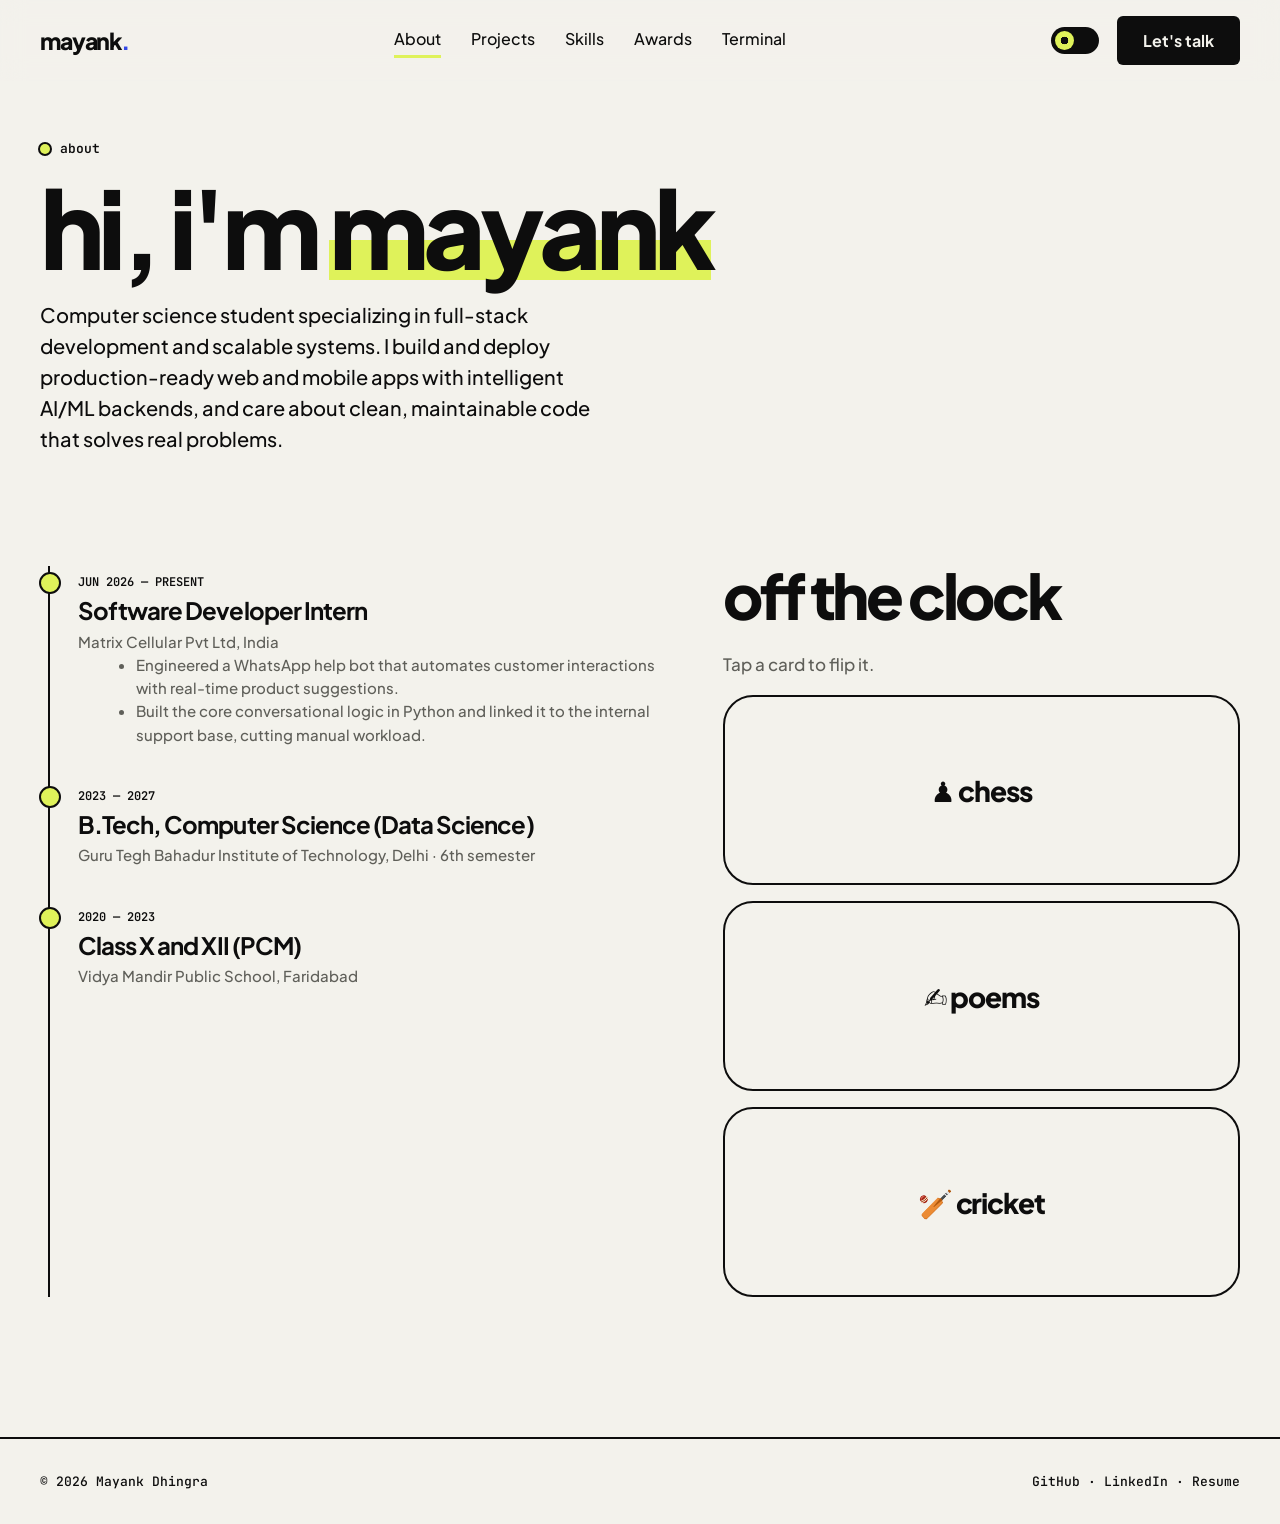
==== about.html @ 7fc79d87 "inistliazing portfolio" ====
<!DOCTYPE html><html lang="en"><head><meta charset="utf-8"><meta name="viewport" content="width=device-width,initial-scale=1">
<title>About — Mayank Dhingra</title><meta name="description" content="Computer science student specializing in full-stack development and AI."><meta property="og:title" content="About — Mayank Dhingra"><meta property="og:description" content="Computer science student specializing in full-stack development and AI.">
<link rel="icon" href="data:image/svg+xml,<svg xmlns='http://www.w3.org/2000/svg' viewBox='0 0 100 100'><circle cx='50' cy='50' r='46' fill='%230d0d0d'/><circle cx='50' cy='50' r='24' fill='%23dff25a'/></svg>">
<link href="https://fonts.googleapis.com/css2?family=JetBrains+Mono:wght@500;700&family=Plus+Jakarta+Sans:wght@500;700;800&display=swap" rel="stylesheet">
<script>try{document.documentElement.dataset.theme=localStorage.t||'light'}catch(e){document.documentElement.dataset.theme='light'}</script>
<link rel="stylesheet" href="style.css"><noscript><style>.b{opacity:1!important;transform:none!important;filter:none!important}</style></noscript></head><body>
<header><a class="logo" href="index.html">mayank<i>.</i></a><nav class="nv"><a href="about.html">About</a><a href="projects.html">Projects</a><a href="skills.html">Skills</a><a href="awards.html">Awards</a><a href="terminal.html">Terminal</a></nav><div class="r"><button class="sw" id="th" aria-label="Toggle light and dark theme"><u></u></button><a class="btn k" href="contact.html">Let's talk</a></div></header>
<main class="pg">
<section><p class="eb b">about</p><h1 class="b">hi, i'm <span class="hl">mayank</span></h1>
<p class="lead b">Computer science student specializing in full-stack development and scalable systems. I build and deploy production-ready web and mobile apps with intelligent AI/ML backends, and care about clean, maintainable code that solves real problems.</p></section>
<section class="two"><div class="tl b"><div><small>JUN 2026 — PRESENT</small><h3>Software Developer Intern</h3><p>Matrix Cellular Pvt Ltd, India</p><ul><li>Engineered a WhatsApp help bot that automates customer interactions with real-time product suggestions.</li><li>Built the core conversational logic in Python and linked it to the internal support base, cutting manual workload.</li></ul></div>
<div><small>2023 — 2027</small><h3>B.Tech, Computer Science (Data Science)</h3><p>Guru Tegh Bahadur Institute of Technology, Delhi · 6th semester</p></div>
<div><small>2020 — 2023</small><h3>Class X and XII (PCM)</h3><p>Vidya Mandir Public School, Faridabad</p></div></div>
<div><h2 class="b">off the clock</h2><p class="mut b" style="margin-bottom:18px">Tap a card to flip it.</p><div style="display:grid;gap:16px"><div class="fl b"><div><p>♟ chess</p><p>1. e4. Best by test.</p></div></div><div class="fl b"><div><p>✍ poems</p><p>I write them. Some even compile.</p></div></div><div class="fl b"><div><p>🏏 cricket</p><p>Strike rate: commits per match.</p></div></div></div></div></section></main>
<footer class="ft"><span>© 2026 Mayank Dhingra</span><span><a href="https://github.com/mayank1312">GitHub</a> · <a href="https://www.linkedin.com/in/mayank-dhingra08/">LinkedIn</a> · <a href="files/resume.pdf">Resume</a></span></footer>
<script src="data.js"></script><script src="main.js"></script></body></html>
---- style.css ----
:root{--bg:#f3f2ec;--ink:#0d0d0d;--mut:#5f5f59;--lime:#dff25a;--mint:#a8d8b9;--blue:#3347e6;--card:#f8f7f2}
[data-theme=dark]{--bg:#0e0e0d;--ink:#f3f2ec;--mut:#a0a09a;--blue:#5a6bff;--card:#171716}
*{box-sizing:border-box;margin:0}
html{scroll-behavior:smooth}
body{background:var(--bg);color:var(--ink);font:500 17px/1.55 'Plus Jakarta Sans',system-ui,sans-serif;transition:background .4s,color .4s;animation:in .5s;overflow-x:hidden}
body.out{opacity:0;transition:opacity .25s}
@keyframes in{from{opacity:0}}
::selection{background:var(--lime);color:#0d0d0d}
a{color:inherit;text-decoration:none}
.mono{font-family:'JetBrains Mono',monospace}
header{position:fixed;inset:0 0 auto;z-index:60;display:flex;align-items:center;justify-content:space-between;padding:16px 40px;background:color-mix(in srgb,var(--bg) 86%,transparent);backdrop-filter:blur(12px)}
.logo{font-weight:800;font-size:23px;letter-spacing:-.05em}.logo i{color:var(--blue);font-style:normal}
.nv{display:flex;gap:30px;font-size:16px}.nv a{padding:4px 0;border-bottom:3px solid transparent;transition:.2s}.nv a:hover,.nv a.on{border-color:var(--lime)}
.r{display:flex;align-items:center;gap:18px}
.sw{width:48px;height:27px;border-radius:20px;background:#0d0d0d;border:0;padding:4px;cursor:pointer;display:flex;align-items:center}
.sw u{width:19px;height:19px;border-radius:50%;background:radial-gradient(#0d0d0d 27%,var(--lime) 30%);transition:transform .35s cubic-bezier(.6,-.4,.3,1.4)}
[data-theme=dark] .sw{background:var(--lime)}[data-theme=dark] .sw u{transform:translateX(21px);background:radial-gradient(var(--lime) 27%,#0d0d0d 30%)}
.btn{display:inline-block;padding:14px 26px;border-radius:6px;font:700 16px 'Plus Jakarta Sans',sans-serif;border:0;cursor:pointer;transition:.2s}
.btn:hover{transform:translate(-3px,-3px);box-shadow:5px 5px 0 var(--lime)}
.k{background:#0d0d0d;color:#f3f2ec}[data-theme=dark] .k{background:var(--ink);color:#0d0d0d}
.bl{background:var(--blue);color:#fff}.bl:hover{box-shadow:5px 5px 0 var(--ink)}
.pg{max-width:1280px;margin:auto;padding:0 40px}
section{padding:140px 0 20px}section+section{padding-top:70px}
.eb{font:600 13px 'JetBrains Mono';display:flex;gap:10px;align-items:center;margin-bottom:18px}.eb:before{content:'';width:10px;height:10px;border-radius:50%;background:var(--lime);box-shadow:0 0 0 2px var(--ink)}
h1,h2{font-weight:800;letter-spacing:-.055em;line-height:.95}
h1{font-size:clamp(44px,8.4vw,118px)}h2{font-size:clamp(32px,5vw,62px);margin-bottom:26px}
.hl{color:#0d0d0d;background:linear-gradient(transparent 60%,var(--lime) 60% 90%,transparent 0)}
.lead{font-size:20px;max-width:560px;margin:22px 0}.mut{color:var(--mut)}
.hero{display:grid;grid-template-columns:1fr 1fr;gap:10px 50px;min-height:100vh;align-items:start}
.hero .rt{text-align:right}.hero .rt h1{margin-top:20px}
.art{overflow:visible;width:100%;max-width:640px;display:block}
.tube path{stroke-dasharray:1;stroke-dashoffset:1;transition:stroke-dashoffset 1.8s cubic-bezier(.6,0,.3,1)}
.on .tube path{stroke-dashoffset:0}.tube{transform:translate(calc(var(--px,0)*14px),calc(var(--py,0)*14px));transition:transform .4s}
.lc{border:2px solid var(--ink);border-radius:36px;padding:24px;background:var(--bg)}
.bar{display:block;height:22px;border:2px solid var(--ink);border-radius:22px;margin:10px 0}
.dz{position:relative;height:330px;margin-top:20px}.dz svg{position:absolute;inset:0;width:100%;height:100%;pointer-events:none;overflow:visible}
.fc{position:absolute;display:flex;align-items:center;gap:12px;padding:15px 20px;border-radius:16px;font-weight:700;font-size:15px;color:#0d0d0d;cursor:grab;user-select:none;touch-action:none}
.fc:after{content:'';width:34px;height:14px;border:2px solid currentColor;border-radius:14px}
.L{background:var(--lime)}.M{background:var(--mint)}.U{background:var(--blue);color:#fff}
.stats{display:flex;gap:44px;flex-wrap:wrap;margin:30px 0}.stats b{display:block;font-size:48px;font-weight:800;letter-spacing:-.05em;line-height:1}.stats span{font-size:14px;color:var(--mut)}
.gr{display:grid;grid-template-columns:repeat(auto-fill,minmax(300px,1fr));gap:18px}
.card{border:2px solid var(--ink);border-radius:30px;padding:28px;background:var(--card);transition:background .25s,color .25s,transform .15s;display:block;position:relative}
a.card:hover,.card.h:hover{background:var(--lime);color:#0d0d0d}
.card h3{font-size:26px;letter-spacing:-.04em;line-height:1.1;margin:8px 0}.card p{font-size:15.5px;color:var(--mut)}a.card:hover p,.card.h:hover p{color:#333}
.card .n{font:600 12px 'JetBrains Mono'}.card .ar{position:absolute;right:24px;top:22px;font-size:24px;transition:.2s}a.card:hover .ar{transform:translate(4px,-4px)}
.ch{display:inline-block;padding:6px 15px;border:2px solid var(--ink);border-radius:30px;font:600 13px 'JetBrains Mono';margin:4px 6px 4px 0;background:none;color:inherit;cursor:pointer;transition:.2s}
.ch:hover,.ch.on{background:var(--lime);color:#0d0d0d}.ch.s{padding:3px 11px;font-size:12px;cursor:default}
.lk a{font:700 14px 'JetBrains Mono';margin-right:18px;border-bottom:2px solid var(--blue)}.lk a:hover{background:var(--lime);color:#0d0d0d}
details{margin:12px 0}summary{cursor:pointer;font:600 13px 'JetBrains Mono'}details ul{margin:10px 0 0 18px;font-size:15px;color:var(--mut)}
.tl{border-left:2px solid var(--ink);padding-left:28px;margin-left:8px}.tl div{position:relative;margin-bottom:34px}.tl div:before{content:'';position:absolute;left:-39px;top:6px;width:18px;height:18px;border-radius:50%;border:2px solid var(--ink);background:var(--lime)}
.tl small{font:600 12px 'JetBrains Mono'}.tl h3{font-size:24px;letter-spacing:-.04em}.tl p,.tl li{color:var(--mut);font-size:15px}.tl ul{margin-left:18px}
.fl{perspective:900px;height:190px;cursor:pointer}.fl>div{position:relative;height:100%;transition:transform .6s;transform-style:preserve-3d}.fl.f>div{transform:rotateY(180deg)}
.fl p{position:absolute;inset:0;backface-visibility:hidden;border:2px solid var(--ink);border-radius:30px;display:grid;place-items:center;text-align:center;padding:20px;font-size:28px;font-weight:800;letter-spacing:-.04em;color:var(--ink)}.fl p+p{transform:rotateY(180deg);background:var(--lime);color:#0d0d0d;font-size:19px}
.big{font:800 clamp(56px,9vw,120px)/1 'Plus Jakarta Sans';letter-spacing:-.06em}
.roll{min-height:150px;display:flex;flex-wrap:wrap;gap:12px;align-items:center;padding:6px}.roll .fc{position:static;cursor:default;animation:pop .45s backwards}
@keyframes pop{from{transform:scale(.4) rotate(-8deg);opacity:0}}
.term{background:#0d0d0d;color:#e9e9e2;border:2px solid var(--ink);border-radius:28px;font:14px/1.55 'JetBrains Mono',monospace;overflow:hidden}
.th{display:flex;gap:7px;align-items:center;padding:12px 18px;border-bottom:1px solid #2a2a28;color:#8d8d86;font-size:12px}.th i{width:11px;height:11px;border-radius:50%;background:#ff5f57}.th i+i{background:#febc2e}.th i+i+i{background:#28c840}.th span{margin-left:10px}
#out{height:470px;overflow:auto;padding:16px 20px}#out .l{white-space:pre-wrap;word-break:break-word;min-height:1.5em}
.p{color:var(--lime)}.e{color:#ff7b7b}.ok{color:#7ee8a2}.d{color:#8d8d86}#out b{color:#fff}#out a{color:var(--lime);text-decoration:underline}
.inp{display:flex;gap:8px;padding:12px 20px;border-top:1px solid #2a2a28}.inp input{flex:1;background:none;border:0;outline:0;color:#fff;font:inherit;caret-color:var(--lime)}
input,textarea{width:100%;background:none;border:2px solid var(--ink);border-radius:18px;padding:14px 18px;color:var(--ink);font:500 16px 'Plus Jakarta Sans';margin-bottom:14px;outline:0}input:focus,textarea:focus{background:var(--card);box-shadow:5px 5px 0 var(--lime)}
.two{display:grid;grid-template-columns:1.1fr .9fr;gap:50px}
.ft{display:flex;justify-content:space-between;flex-wrap:wrap;gap:12px;padding:34px 40px;border-top:2px solid var(--ink);margin-top:120px;font:500 13px 'JetBrains Mono'}
.b{opacity:0;transform:translateY(18px) scale(.98);filter:blur(6px);transition:opacity .6s,transform .6s,filter .6s,background .25s,color .25s}.b.on{opacity:1;transform:none;filter:none}
@media(max-width:820px){.hero,.two{grid-template-columns:1fr}.hero .rt{text-align:left}.nv{display:none}.pg{padding:0 22px}header{padding:14px 22px}.ft{padding:26px 22px}}

/* ---- signature cursor ---- */
.mc,.mr{position:fixed;left:0;top:0;z-index:200;pointer-events:none;translate:-50% -50%;opacity:0;transition:opacity .25s}
.mc{width:12px;height:12px;border-radius:50%;background:var(--lime);border:2px solid #0d0d0d;box-shadow:0 0 0 1px #f3f2ec80;transition:opacity .25s,scale .25s}
.mr{width:38px;height:38px;border-radius:50%;border:2px solid var(--ink);display:grid;place-items:center;transition:opacity .25s,width .3s cubic-bezier(.3,1.5,.5,1),height .3s cubic-bezier(.3,1.5,.5,1),background .25s,border-color .25s,scale .2s}
.mr span{font:700 11px 'JetBrains Mono',monospace;color:var(--lime);opacity:0;transition:opacity .2s;white-space:nowrap}
.mc-live .mc,.mc-live .mr{opacity:1}
.mc-hide .mc,.mc-hide .mr{opacity:0}
.mc-hov .mc{scale:0}.mc-hov .mr{width:76px;height:76px;background:#0d0d0d;border-color:var(--lime)}.mc-hov .mr span{opacity:1}
.mc-dn .mr{scale:.82}.mc-dn .mc{scale:1.5}
.mc-on,.mc-on *{cursor:none!important}.mc-on input,.mc-on textarea{cursor:text!important}
@media(hover:none),(pointer:coarse){.mc,.mr{display:none}}
/* ---- dock magnification ---- */
.dk.dk{transition-property:opacity,transform,filter,background,background-color,color,border-color,box-shadow}
.dw{display:inline-block;white-space:nowrap}.dc{display:inline-block}
.ch,.lk a,summary,.ft a{position:relative}.lk a,.ft a{display:inline-block}
/* ---- project visuals ---- */
.vis{position:relative;height:190px;border:2px solid var(--ink);border-radius:20px;overflow:hidden;margin:-4px 0 20px;color:#0d0d0d;font-family:'JetBrains Mono',monospace}
.cr{display:inline-block;width:7px;height:13px;background:var(--lime);vertical-align:-2px;animation:bk 1s steps(1) infinite}
@keyframes bk{50%{opacity:0}}
.v1{background:#0d0d0d;color:#e9e9e2;font-size:11.5px;line-height:1.65}
.v1 .vt{display:flex;gap:6px;align-items:center;padding:9px 14px;border-bottom:1px solid #2a2a28;color:#8d8d86;font-size:10.5px}.v1 .vt i{width:9px;height:9px;border-radius:50%;background:#ff5f57}.v1 .vt i+i{background:#febc2e}.v1 .vt i+i+i{background:#28c840}.v1 .vt span{margin-left:8px}
.v1 pre{font:inherit;padding:10px 14px;white-space:pre;overflow:hidden}.v1 .g{color:#7ee8a2}.v1 .y{color:var(--lime)}.v1 .rd{color:#ff7b7b}
.v1 .vm{position:absolute;left:14px;bottom:12px;display:flex;gap:6px}.v1 em{font-style:normal;font-size:10px;font-weight:700;padding:2px 9px;border:1.5px solid #5a5a55;border-radius:20px;color:#e9e9e2}.v1 em:first-child{background:var(--lime);color:#0d0d0d;border-color:var(--lime)}
.v2{background:#a8d8b9;padding:16px;display:flex;flex-direction:column;gap:12px}
.v2 .vg{display:grid;grid-template-columns:repeat(4,1fr);gap:8px;flex:1}
.v2 .tile{background:#f8f7f2;border:2px solid #0d0d0d;border-radius:14px;display:flex;flex-direction:column;align-items:center;justify-content:center;gap:5px;font-size:9.5px;font-weight:700}
.v2 u{text-decoration:none;width:34px;height:34px;border-radius:50%;background:#0d0d0d;color:#f3f2ec;display:grid;place-items:center;font:800 13px 'Plus Jakarta Sans'}
.v2 u.ai{background:var(--lime);color:#0d0d0d;border:2px solid #0d0d0d}.v2 u.m{background:#3347e6;color:#fff;border-color:#0d0d0d}
.v2 .sp u{animation:sp 1.6s ease-out infinite}@keyframes sp{0%{box-shadow:0 0 0 0 #0d0d0d99}100%{box-shadow:0 0 0 12px #0d0d0d00}}
.v2 .vs{background:#0d0d0d;color:#e9e9e2;border-radius:20px;padding:6px 14px;font-size:10.5px;font-weight:600;display:flex;align-items:center;gap:8px}.v2 .vs b{width:8px;height:8px;border-radius:50%;background:#7ee8a2}
.v3{background:#3347e6;display:flex;gap:18px;align-items:flex-end;justify-content:center;padding:16px 16px 0}
.v3 .pgm{width:130px;height:100%;background:#fff;border:2px solid #0d0d0d;border-bottom:0;border-radius:12px 12px 0 0;padding:12px;display:flex;flex-direction:column;gap:7px;animation:up .8s both}@keyframes up{from{transform:translateY(30px)}}
.v3 .pgm b{display:block;height:11px;width:62%;background:#0d0d0d;border-radius:4px}.v3 .pgm s{display:block;height:6px;width:40%;background:var(--lime);border-radius:4px;margin-top:-2px}
.v3 .cols{display:flex;gap:9px;flex:1}.v3 .sd{width:30%;display:flex;flex-direction:column;gap:6px}.v3 .mn{flex:1;display:flex;flex-direction:column;gap:6px}
.v3 i{display:block;height:5px;background:#d5d4cc;border-radius:3px}.v3 .sd i{background:#c7d0ff}.v3 .mn i:nth-child(3n+1){width:70%}
.v3 .side{display:flex;flex-direction:column;gap:8px;padding-bottom:20px}.v3 .side span{font-size:10.5px;font-weight:700;padding:4px 12px;border-radius:20px;border:1.5px solid #fff;color:#fff;text-align:center}.v3 .side .on{background:var(--lime);color:#0d0d0d;border-color:var(--lime)}
.v4{background:#e8ff4a;display:grid;place-items:center}
.v4 .sl{position:relative;width:68%;height:70%;background:#fff;border:2px solid #0d0d0d;border-radius:12px;padding:12px 14px;display:flex;flex-direction:column;gap:8px;box-shadow:5px 5px 0 #0d0d0d}
.v4 .sl b{height:11px;width:55%;background:#0d0d0d;border-radius:4px}.v4 .sl i{height:6px;width:80%;background:#d5d4cc;border-radius:3px}.v4 .sl i+i{width:60%}
.v4 svg{position:absolute;inset:0;width:100%;height:100%}.v4 .an{fill:none;stroke:#f43f5e;stroke-width:3;stroke-linecap:round;stroke-dasharray:1;stroke-dashoffset:1;animation:dr 3.6s ease-in-out infinite}
@keyframes dr{0%{stroke-dashoffset:1}55%,85%{stroke-dashoffset:0}100%{stroke-dashoffset:-1}}
.v4 .pt{position:absolute;width:14px;height:14px;border-radius:50%;background:#3347e6;border:2px solid #0d0d0d;left:22%;top:58%;animation:pt 3.6s ease-in-out infinite}
@keyframes pt{0%{transform:translate(0,0)}25%{transform:translate(70px,-34px)}55%{transform:translate(150px,-8px)}100%{transform:translate(0,0)}}
.v4 .ar{position:absolute;top:50%;translate:0 -50%;font:800 26px 'Plus Jakarta Sans';opacity:.55}.v4 .l{left:8px}.v4 .r{right:8px}
.v5{background:#f4b6c2;padding:16px;display:flex;flex-direction:column;gap:9px;font-size:12px}
.v5 .in{display:flex;align-items:center;justify-content:space-between;background:#fff;border:2px solid #0d0d0d;border-radius:22px;padding:6px 8px 6px 16px;font-size:13px;font-weight:700}.v5 .in em{font-style:normal;background:#0d0d0d;color:var(--lime);width:24px;height:24px;border-radius:50%;display:grid;place-items:center}
.v5 .tr{display:flex;align-items:center;gap:8px;background:#f8f7f2;border:2px solid #0d0d0d;border-radius:14px;padding:5px 12px;font-weight:600}.v5 .tr span:nth-child(2){margin-left:auto;font-size:10px;background:var(--lime);border-radius:12px;padding:1px 9px;border:1.5px solid #0d0d0d}.v5 .tr b{min-width:52px;text-align:right}
.v5 .tr+.tr{animation:rs 4s ease-out infinite}@keyframes rs{0%{opacity:0;transform:translateY(12px)}20%,90%{opacity:1;transform:none}100%{opacity:0}}
@media(prefers-reduced-motion:reduce){.vis *{animation:none!important}.v4 .an{stroke-dashoffset:0}}
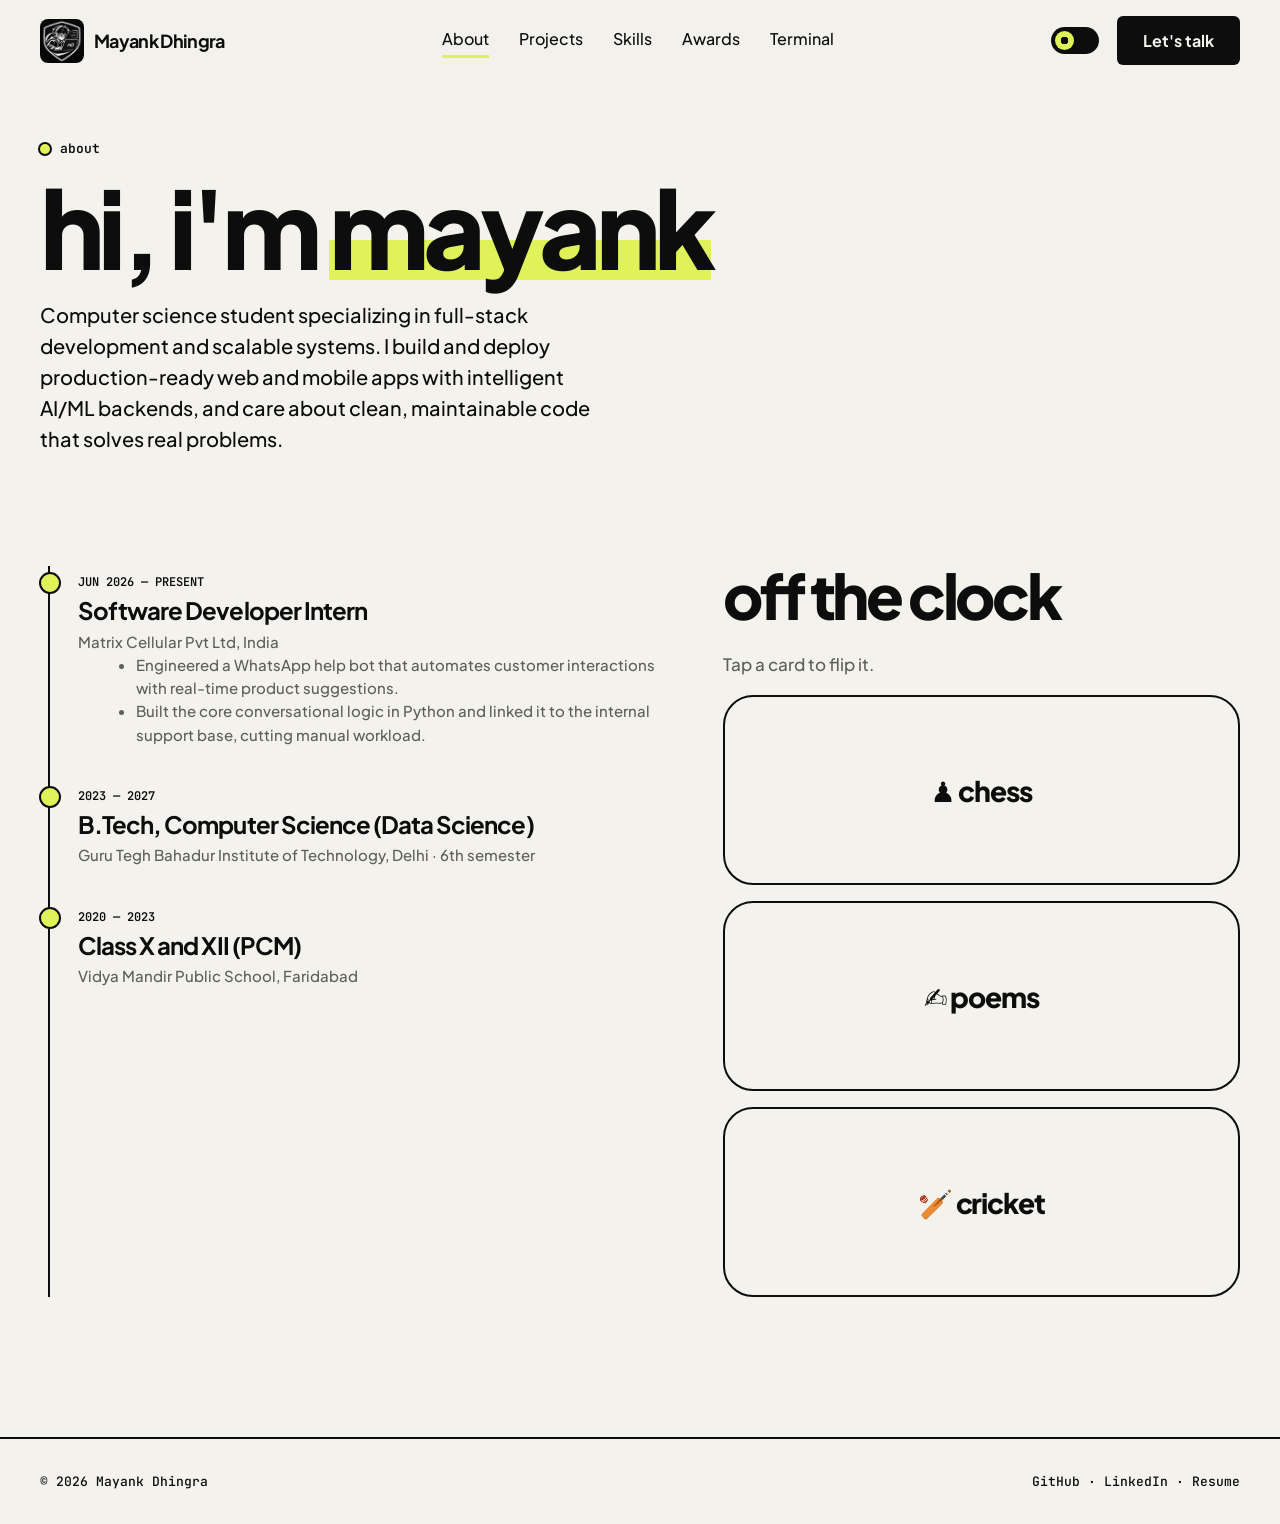
==== commit 3b293be0: "feat: adding logo" ====
--- a/about.html
+++ b/about.html
@@ -1,10 +1,10 @@
 <!DOCTYPE html><html lang="en"><head><meta charset="utf-8"><meta name="viewport" content="width=device-width,initial-scale=1">
 <title>About — Mayank Dhingra</title><meta name="description" content="Computer science student specializing in full-stack development and AI."><meta property="og:title" content="About — Mayank Dhingra"><meta property="og:description" content="Computer science student specializing in full-stack development and AI.">
-<link rel="icon" href="data:image/svg+xml,<svg xmlns='http://www.w3.org/2000/svg' viewBox='0 0 100 100'><circle cx='50' cy='50' r='46' fill='%230d0d0d'/><circle cx='50' cy='50' r='24' fill='%23dff25a'/></svg>">
+<link rel="icon" type="image/png" href="assets/logo.png">
 <link href="https://fonts.googleapis.com/css2?family=JetBrains+Mono:wght@500;700&family=Plus+Jakarta+Sans:wght@500;700;800&display=swap" rel="stylesheet">
 <script>try{document.documentElement.dataset.theme=localStorage.t||'light'}catch(e){document.documentElement.dataset.theme='light'}</script>
 <link rel="stylesheet" href="style.css"><noscript><style>.b{opacity:1!important;transform:none!important;filter:none!important}</style></noscript></head><body>
-<header><a class="logo" href="index.html">mayank<i>.</i></a><nav class="nv"><a href="about.html">About</a><a href="projects.html">Projects</a><a href="skills.html">Skills</a><a href="awards.html">Awards</a><a href="terminal.html">Terminal</a></nav><div class="r"><button class="sw" id="th" aria-label="Toggle light and dark theme"><u></u></button><a class="btn k" href="contact.html">Let's talk</a></div></header>
+<header><a class="brand" href="index.html" aria-label="Mayank Dhingra home"><span class="logo"><img src="assets/logo.png" alt="Mayank Dhingra logo"></span><strong>Mayank Dhingra</strong></a><nav class="nv"><a href="about.html">About</a><a href="projects.html">Projects</a><a href="skills.html">Skills</a><a href="awards.html">Awards</a><a href="terminal.html">Terminal</a></nav><div class="r"><button class="sw" id="th" aria-label="Toggle light and dark theme"><u></u></button><a class="btn k" href="contact.html">Let's talk</a></div></header>
 <main class="pg">
 <section><p class="eb b">about</p><h1 class="b">hi, i'm <span class="hl">mayank</span></h1>
 <p class="lead b">Computer science student specializing in full-stack development and scalable systems. I build and deploy production-ready web and mobile apps with intelligent AI/ML backends, and care about clean, maintainable code that solves real problems.</p></section>
--- a/style.css
+++ b/style.css
@@ -9,7 +9,7 @@
 a{color:inherit;text-decoration:none}
 .mono{font-family:'JetBrains Mono',monospace}
 header{position:fixed;inset:0 0 auto;z-index:60;display:flex;align-items:center;justify-content:space-between;padding:16px 40px;background:color-mix(in srgb,var(--bg) 86%,transparent);backdrop-filter:blur(12px)}
-.logo{font-weight:800;font-size:23px;letter-spacing:-.05em}.logo i{color:var(--blue);font-style:normal}
+.brand{display:flex;align-items:center;gap:10px;font-weight:800;letter-spacing:-.04em}.brand strong{font-size:18px;white-space:nowrap}.logo{display:block;width:44px;height:44px;line-height:0;border-radius:8px;overflow:hidden}.logo img{width:100%;height:100%;display:block;object-fit:cover}
 .nv{display:flex;gap:30px;font-size:16px}.nv a{padding:4px 0;border-bottom:3px solid transparent;transition:.2s}.nv a:hover,.nv a.on{border-color:var(--lime)}
 .r{display:flex;align-items:center;gap:18px}
 .sw{width:48px;height:27px;border-radius:20px;background:#0d0d0d;border:0;padding:4px;cursor:pointer;display:flex;align-items:center}
@@ -63,7 +63,7 @@
 .two{display:grid;grid-template-columns:1.1fr .9fr;gap:50px}
 .ft{display:flex;justify-content:space-between;flex-wrap:wrap;gap:12px;padding:34px 40px;border-top:2px solid var(--ink);margin-top:120px;font:500 13px 'JetBrains Mono'}
 .b{opacity:0;transform:translateY(18px) scale(.98);filter:blur(6px);transition:opacity .6s,transform .6s,filter .6s,background .25s,color .25s}.b.on{opacity:1;transform:none;filter:none}
-@media(max-width:820px){.hero,.two{grid-template-columns:1fr}.hero .rt{text-align:left}.nv{display:none}.pg{padding:0 22px}header{padding:14px 22px}.ft{padding:26px 22px}}
+@media(max-width:820px){.hero,.two{grid-template-columns:1fr}.hero .rt{text-align:left}.nv{display:none}.pg{padding:0 22px}header{padding:14px 22px}.brand strong{font-size:16px}.ft{padding:26px 22px}}
 
 /* ---- signature cursor ---- */
 .mc,.mr{position:fixed;left:0;top:0;z-index:200;pointer-events:none;translate:-50% -50%;opacity:0;transition:opacity .25s}
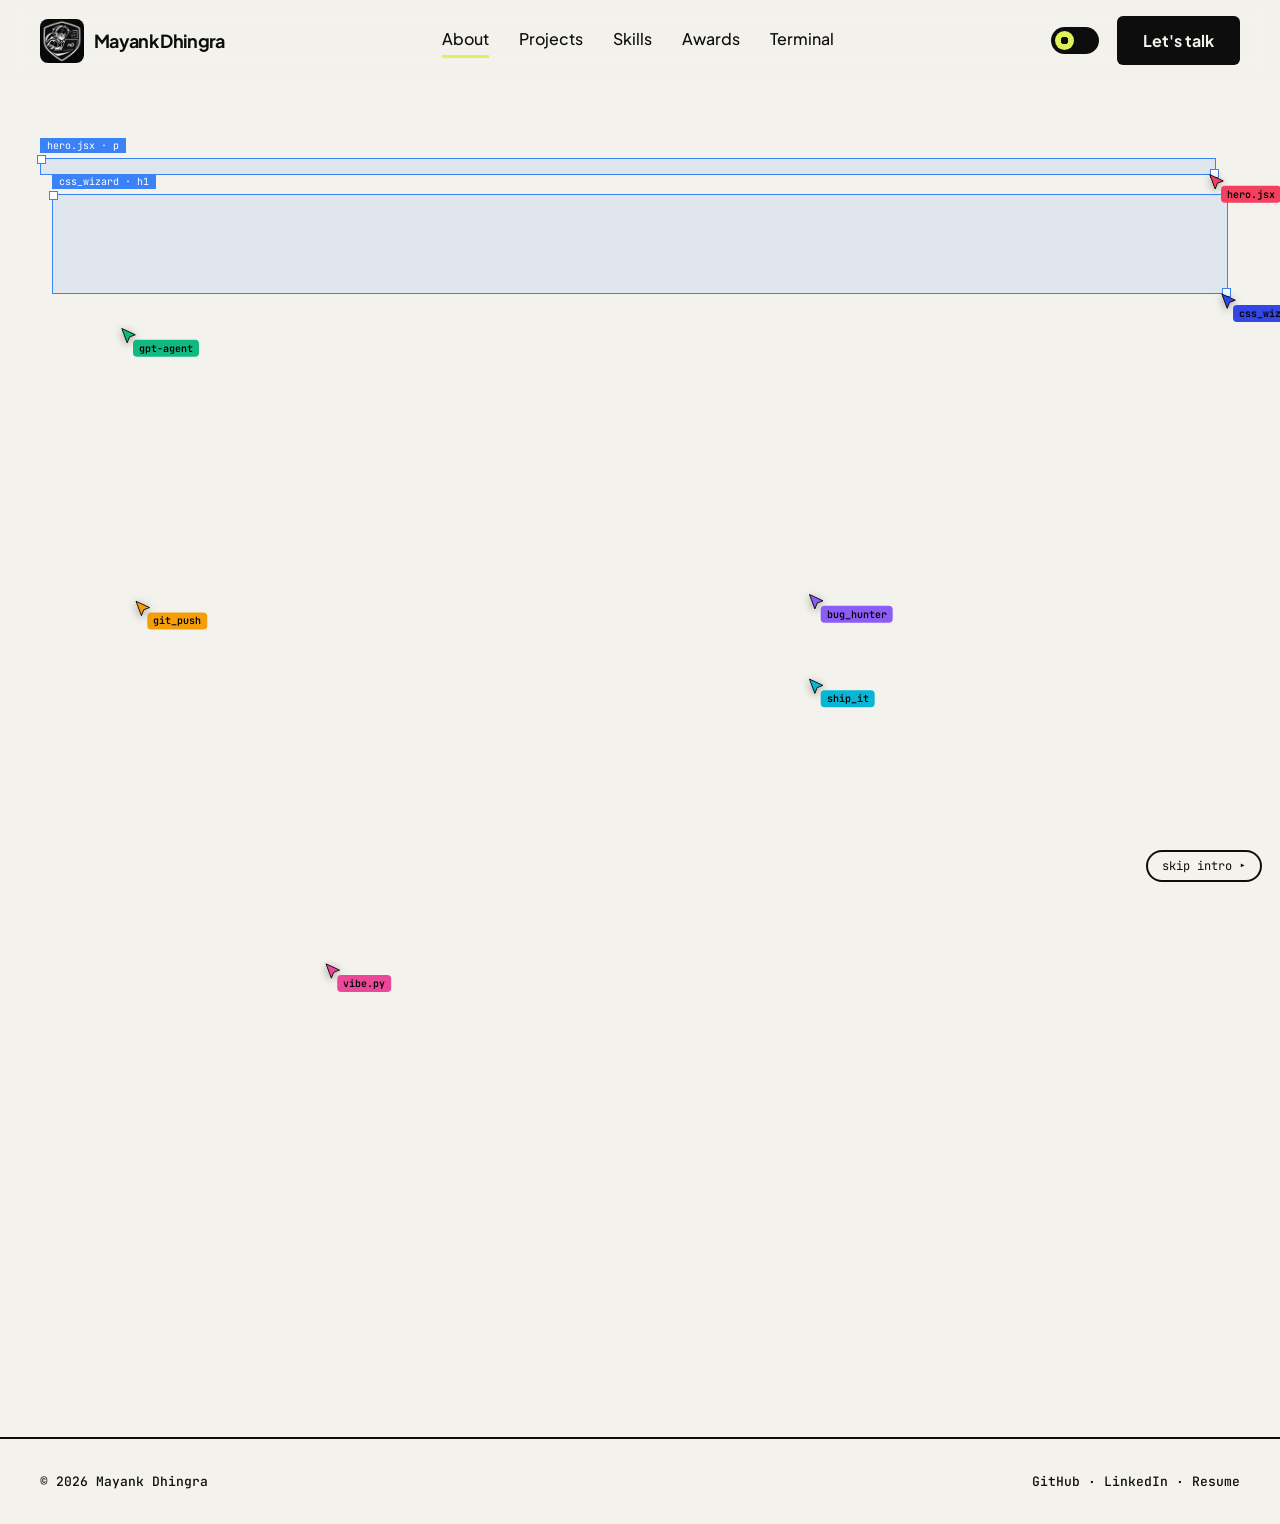
==== commit fa8907bc: "url changes" ====
--- a/about.html
+++ b/about.html
@@ -13,4 +13,4 @@
 <div><small>2020 — 2023</small><h3>Class X and XII (PCM)</h3><p>Vidya Mandir Public School, Faridabad</p></div></div>
 <div><h2 class="b">off the clock</h2><p class="mut b" style="margin-bottom:18px">Tap a card to flip it.</p><div style="display:grid;gap:16px"><div class="fl b"><div><p>♟ chess</p><p>1. e4. Best by test.</p></div></div><div class="fl b"><div><p>✍ poems</p><p>I write them. Some even compile.</p></div></div><div class="fl b"><div><p>🏏 cricket</p><p>Strike rate: commits per match.</p></div></div></div></div></section></main>
 <footer class="ft"><span>© 2026 Mayank Dhingra</span><span><a href="https://github.com/mayank1312">GitHub</a> · <a href="https://www.linkedin.com/in/mayank-dhingra08/">LinkedIn</a> · <a href="files/resume.pdf">Resume</a></span></footer>
-<script src="data.js"></script><script src="main.js"></script></body></html>+<script src="spa.js"></script><script src="data.js"></script><script src="main.js"></script></body></html>
--- a/style.css
+++ b/style.css
@@ -113,4 +113,14 @@
 .v5 .in{display:flex;align-items:center;justify-content:space-between;background:#fff;border:2px solid #0d0d0d;border-radius:22px;padding:6px 8px 6px 16px;font-size:13px;font-weight:700}.v5 .in em{font-style:normal;background:#0d0d0d;color:var(--lime);width:24px;height:24px;border-radius:50%;display:grid;place-items:center}
 .v5 .tr{display:flex;align-items:center;gap:8px;background:#f8f7f2;border:2px solid #0d0d0d;border-radius:14px;padding:5px 12px;font-weight:600}.v5 .tr span:nth-child(2){margin-left:auto;font-size:10px;background:var(--lime);border-radius:12px;padding:1px 9px;border:1.5px solid #0d0d0d}.v5 .tr b{min-width:52px;text-align:right}
 .v5 .tr+.tr{animation:rs 4s ease-out infinite}@keyframes rs{0%{opacity:0;transform:translateY(12px)}20%,90%{opacity:1;transform:none}100%{opacity:0}}
-@media(prefers-reduced-motion:reduce){.vis *{animation:none!important}.v4 .an{stroke-dashoffset:0}}+@media(prefers-reduced-motion:reduce){.vis *{animation:none!important}.v4 .an{stroke-dashoffset:0}}
+/* ---- intro cursors (restored) ---- */
+.cur{position:fixed;left:0;top:0;z-index:99;pointer-events:none;transition:transform .9s cubic-bezier(.65,0,.35,1),opacity .4s}.cur svg{width:18px;height:18px;filter:drop-shadow(0 2px 4px #0006)}
+.cur b{position:absolute;left:13px;top:15px;font:600 10px 'JetBrains Mono';padding:2px 6px;border-radius:4px;color:#000;white-space:nowrap}
+.sel{position:fixed;z-index:98;pointer-events:none;border:1.5px solid #3b82f6;background:#3b82f61a;animation:si .25s}
+.sel:before,.sel:after{content:'';position:absolute;width:7px;height:7px;background:#fff;border:1px solid #3b82f6}.sel:before{left:-4px;top:-4px}.sel:after{right:-4px;bottom:-4px}
+.sel i{position:absolute;left:-1px;top:-21px;font:10px 'JetBrains Mono';background:#3b82f6;color:#fff;padding:1px 7px;font-style:normal;white-space:nowrap}
+@keyframes si{from{opacity:0;transform:scale(.97)}}
+#skip{position:fixed;right:18px;bottom:18px;z-index:120;background:var(--bg);color:var(--ink);border:2px solid var(--ink);border-radius:20px;font:12px 'JetBrains Mono';padding:6px 14px;cursor:pointer}
+.mc-on #skip{cursor:none!important}
+@media(prefers-reduced-motion:reduce){.cur{display:none}}
